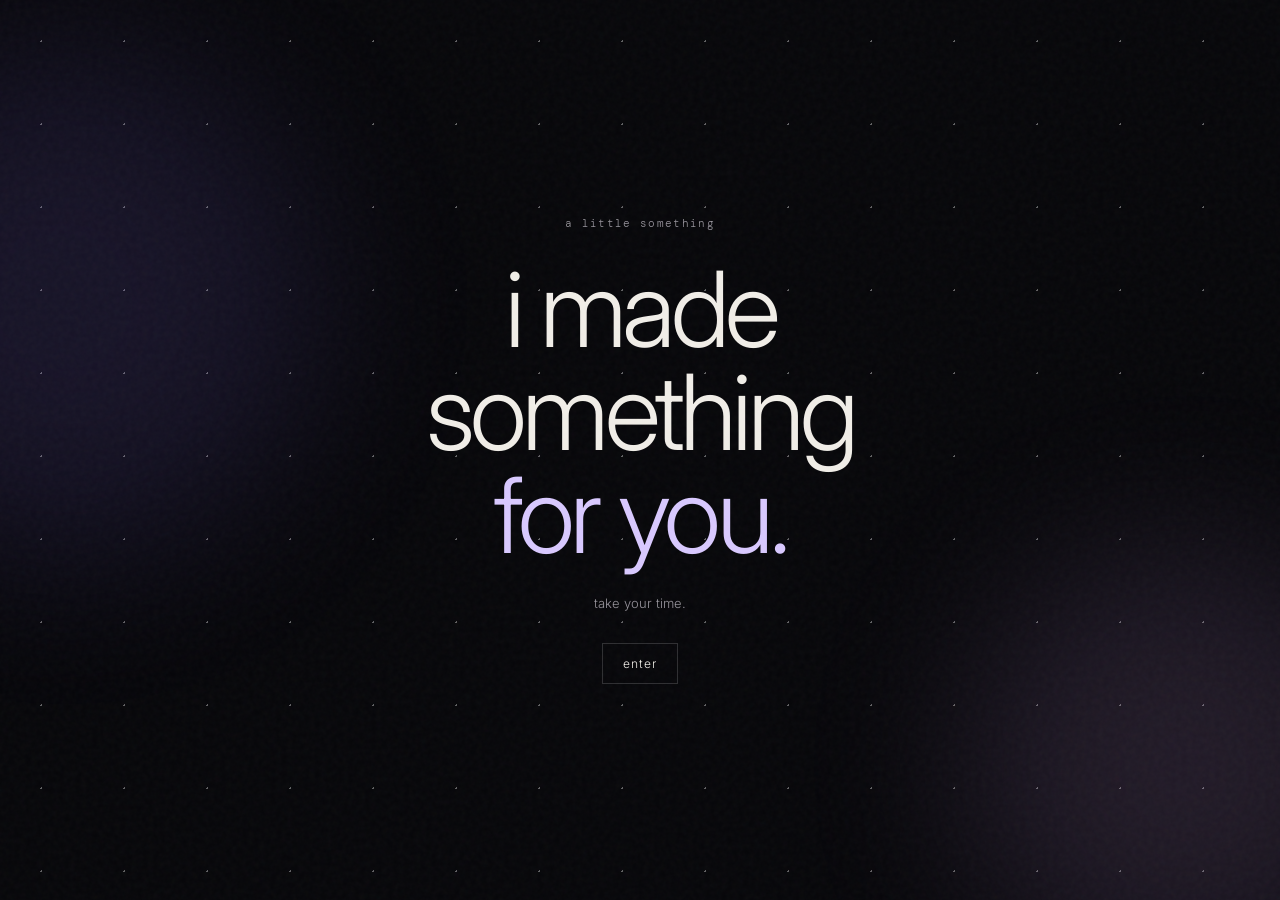
==== index.html @ 8147055a "Add files via upload" ====
<!DOCTYPE html>
<html lang="en">
<head>
  <meta charset="UTF-8">
  <meta name="viewport" content="width=device-width, initial-scale=1.0">
  <title>for you</title>
  <link rel="preconnect" href="https://fonts.googleapis.com">
  <link rel="preconnect" href="https://fonts.gstatic.com" crossorigin>
  <link href="https://fonts.googleapis.com/css2?family=DM+Mono:wght@400&family=Inter:wght@300;400;500&display=swap" rel="stylesheet">
  <link rel="stylesheet" href="style.css">
</head>
<body>
  <div class="noise"></div>
  <div class="stars"></div>
  <div class="orb orb-a"></div>
  <div class="orb orb-b"></div>

  <main>
    <section id="landing" class="screen active">
      <div class="intro">
        <p class="eyebrow">a little something</p>
        <h1>i made something<br><em>for you.</em></h1>
        <p class="hint">take your time.</p>
        <button id="enterBtn" class="ghost-btn">enter</button>
      </div>
    </section>

    <section id="world" class="screen">
      <div class="world-inner">
        <p class="eyebrow">welcome</p>
        <h2>there's something<br>here for you.</h2>

        <button id="artButton" class="art-button" aria-label="Open the song">
          <div class="art-placeholder">
            <span>YOUR<br>ARTWORK</span>
          </div>
          <div class="play-icon">▶</div>
        </button>

        <p class="micro">click the artwork</p>

        <div id="player" class="player hidden">
          <div class="track-meta">
            <span class="track-title">YOUR SONG TITLE</span>
            <span class="track-subtitle">made for you</span>
          </div>
          <audio id="audio" src="song.mp3"></audio>
          <div class="controls">
            <button id="playBtn" class="circle-btn">▶</button>
            <div class="progress-wrap">
              <div class="progress"><div id="progressBar"></div></div>
              <div class="time"><span id="currentTime">0:00</span><span id="duration">0:00</span></div>
            </div>
          </div>
        </div>

        <button id="letterBtn" class="text-btn hidden">there's one more thing →</button>
      </div>
    </section>

    <section id="letter" class="screen">
      <div class="letter-wrap">
        <p class="eyebrow">a letter</p>
        <div class="letter">
          <p>hey.</p>
          <p>I wanted to give you something that couldn't really exist in a store, so I made this instead.</p>
          <p>WRITE YOUR LETTER HERE.</p>
          <p>Nothing too complicated. I just wanted you to know that I appreciate you, and that you inspired something I wanted to make.</p>
          <p>that's all.</p>
          <p class="signature">— YOUR NAME</p>
        </div>
        <button id="finalBtn" class="text-btn">one last thing →</button>
      </div>
    </section>

    <section id="final" class="screen">
      <div class="final-inner">
        <p class="eyebrow">that's it</p>
        <h2>I just wanted you<br>to have something<br>that only exists<br><em>because you do.</em></h2>
        <p class="final-small">♡</p>
      </div>
    </section>
  </main>

  <script src="script.js"></script>
</body>
</html>
---- style.css ----
:root {
  --bg: #07070a;
  --text: #f1eee8;
  --muted: #96939b;
  --line: rgba(255,255,255,.16);
  --accent: #d9c9ff;
}

* { box-sizing: border-box; }
html, body { margin: 0; width: 100%; min-height: 100%; background: var(--bg); color: var(--text); }
body {
  font-family: Inter, sans-serif;
  overflow-x: hidden;
  font-weight: 300;
}
button { font: inherit; color: inherit; }
.noise {
  position: fixed; inset: 0; pointer-events: none; z-index: 20; opacity: .045;
  background-image: url("data:image/svg+xml,%3Csvg viewBox='0 0 180 180' xmlns='http://www.w3.org/2000/svg'%3E%3Cfilter id='n'%3E%3CfeTurbulence type='fractalNoise' baseFrequency='.9' numOctaves='3' stitchTiles='stitch'/%3E%3C/filter%3E%3Crect width='100%25' height='100%25' filter='url(%23n)' opacity='.8'/%3E%3C/svg%3E");
}
.stars {
  position: fixed; inset: 0; opacity: .45; pointer-events: none;
  background-image: radial-gradient(circle, rgba(255,255,255,.8) 1px, transparent 1px);
  background-size: 83px 83px;
  animation: drift 35s linear infinite;
}
.orb {
  position: fixed; border-radius: 50%; filter: blur(90px); opacity: .12;
  pointer-events: none;
}
.orb-a { width: 40vw; height: 40vw; top: 5%; left: -15%; background: #8e72ff; }
.orb-b { width: 35vw; height: 35vw; bottom: -10%; right: -10%; background: #e0a9ff; }

.screen {
  min-height: 100vh; width: 100%; display: none; place-items: center;
  padding: 32px 22px; position: relative; z-index: 2;
}
.screen.active { display: grid; animation: fadeIn 1.2s ease both; }

.intro, .world-inner, .letter-wrap, .final-inner { width: min(680px, 100%); text-align: center; }
.eyebrow {
  font-family: "DM Mono", monospace; text-transform: lowercase;
  letter-spacing: .12em; font-size: 11px; color: var(--muted); margin: 0 0 28px;
}
h1, h2 { font-weight: 300; letter-spacing: -.045em; line-height: .98; margin: 0; }
h1 { font-size: clamp(52px, 10vw, 105px); }
h2 { font-size: clamp(44px, 8vw, 82px); }
em { font-style: normal; color: var(--accent); }
.hint { color: var(--muted); margin: 28px 0 32px; font-size: 13px; }

.ghost-btn, .text-btn {
  background: transparent; border: 1px solid var(--line); cursor: pointer;
  padding: 12px 20px; transition: .3s ease; font-size: 12px;
  letter-spacing: .08em; text-transform: lowercase;
}
.ghost-btn:hover, .text-btn:hover { border-color: rgba(255,255,255,.5); transform: translateY(-2px); }

.art-button {
  width: min(330px, 72vw); aspect-ratio: 1; margin: 55px auto 12px;
  border: 0; padding: 0; background: none; cursor: pointer; position: relative;
  display: block;
}
.art-placeholder {
  width: 100%; height: 100%; display: grid; place-items: center;
  background: linear-gradient(135deg, #17151e, #09090d);
  border: 1px solid rgba(255,255,255,.12);
  box-shadow: 0 30px 100px rgba(0,0,0,.5);
  transition: .6s ease;
}
.art-placeholder span {
  font-family: "DM Mono", monospace; font-size: 12px; letter-spacing: .15em;
  color: rgba(255,255,255,.35);
}
.art-button:hover .art-placeholder { transform: scale(1.025); border-color: rgba(255,255,255,.3); }
.play-icon {
  position: absolute; left: 50%; top: 50%; transform: translate(-50%,-50%);
  width: 58px; height: 58px; border-radius: 50%; display: grid; place-items: center;
  background: rgba(0,0,0,.55); backdrop-filter: blur(10px);
  font-size: 13px; padding-left: 2px; opacity: .85;
}
.micro { font-family: "DM Mono", monospace; font-size: 10px; color: #66636b; }

.player { width: min(520px, 100%); margin: 35px auto 0; text-align: left; }
.hidden { display: none !important; }
.track-meta { margin-bottom: 16px; }
.track-title { display: block; font-size: 14px; letter-spacing: .05em; }
.track-subtitle { display: block; font-size: 11px; color: var(--muted); margin-top: 5px; }
.controls { display: flex; gap: 15px; align-items: center; }
.circle-btn {
  flex: 0 0 40px; width: 40px; height: 40px; border-radius: 50%;
  border: 1px solid var(--line); background: transparent; cursor: pointer; font-size: 11px;
}
.progress-wrap { flex: 1; }
.progress { height: 2px; background: rgba(255,255,255,.12); cursor: pointer; }
.progress div { height: 100%; width: 0%; background: var(--text); }
.time { display: flex; justify-content: space-between; margin-top: 7px; color: #65626a; font: 9px "DM Mono", monospace; }
#letterBtn { margin-top: 42px; }

.letter { max-width: 560px; margin: 20px auto 35px; text-align: left; line-height: 1.85; font-size: 15px; color: #d8d4d0; }
.letter p { margin: 0 0 24px; }
.signature { color: var(--accent); font-style: italic; }

.final-small { margin-top: 45px; color: var(--accent); animation: pulse 2.5s ease-in-out infinite; }

@keyframes fadeIn { from { opacity: 0; transform: translateY(14px); } to { opacity: 1; transform: translateY(0); } }
@keyframes drift { from { transform: translate(0,0); } 50% { transform: translate(18px,12px); } to { transform: translate(0,0); } }
@keyframes pulse { 50% { opacity: .3; transform: scale(1.1); } }

@media (max-width: 600px) {
  .screen { padding: 24px 18px; }
  .letter { font-size: 14px; }
}
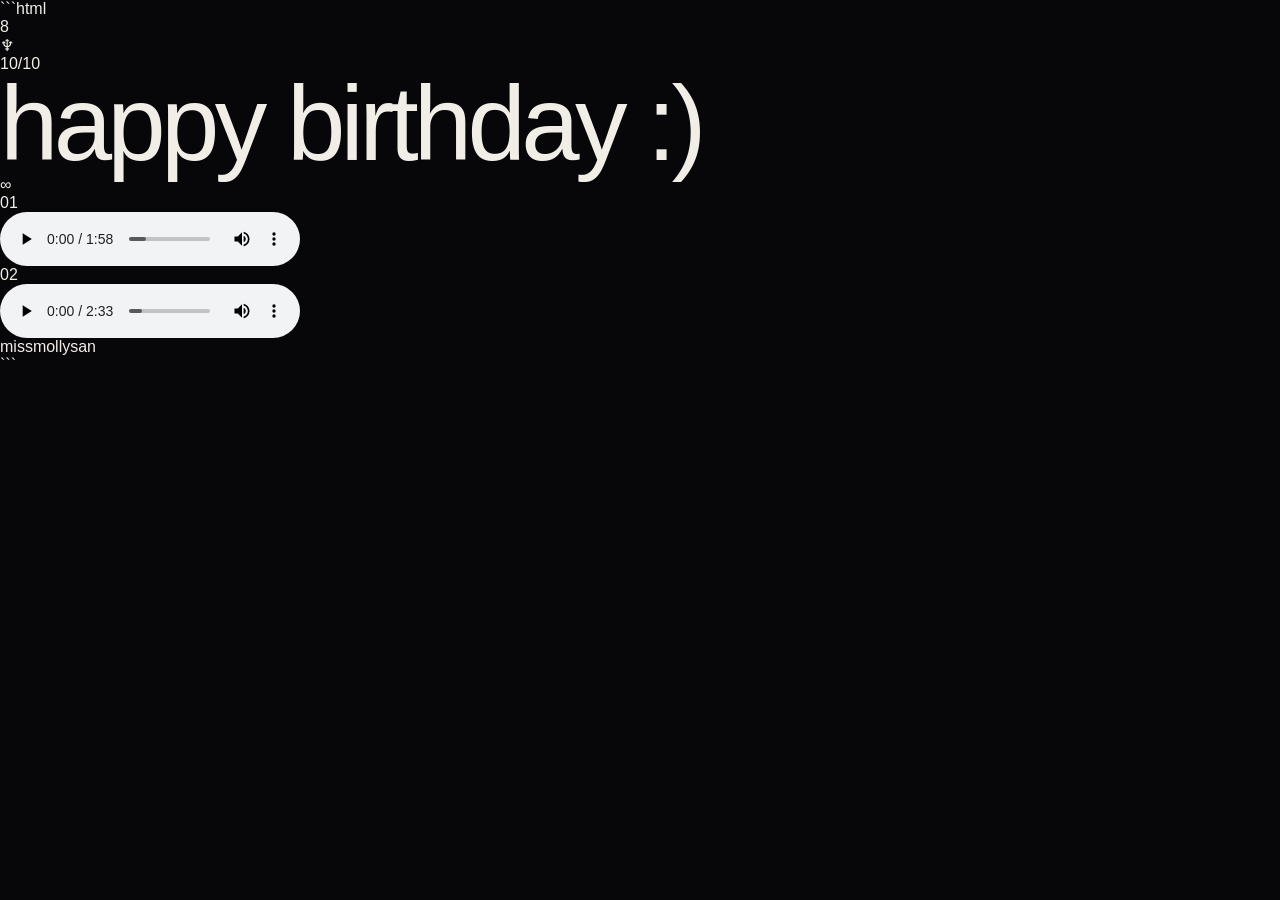
==== commit a005d7b5: "Update index.html" ====
--- a/index.html
+++ b/index.html
@@ -1,87 +1,58 @@
+```html
 <!DOCTYPE html>
 <html lang="en">
 <head>
-  <meta charset="UTF-8">
-  <meta name="viewport" content="width=device-width, initial-scale=1.0">
-  <title>for you</title>
-  <link rel="preconnect" href="https://fonts.googleapis.com">
-  <link rel="preconnect" href="https://fonts.gstatic.com" crossorigin>
-  <link href="https://fonts.googleapis.com/css2?family=DM+Mono:wght@400&family=Inter:wght@300;400;500&display=swap" rel="stylesheet">
-  <link rel="stylesheet" href="style.css">
+    <meta charset="UTF-8">
+    <meta name="viewport" content="width=device-width, initial-scale=1.0">
+    <title>8</title>
+
+    <link rel="stylesheet" href="style.css">
 </head>
+
 <body>
-  <div class="noise"></div>
-  <div class="stars"></div>
-  <div class="orb orb-a"></div>
-  <div class="orb orb-b"></div>
 
-  <main>
-    <section id="landing" class="screen active">
-      <div class="intro">
-        <p class="eyebrow">a little something</p>
-        <h1>i made something<br><em>for you.</em></h1>
-        <p class="hint">take your time.</p>
-        <button id="enterBtn" class="ghost-btn">enter</button>
-      </div>
-    </section>
+    <main class="page">
 
-    <section id="world" class="screen">
-      <div class="world-inner">
-        <p class="eyebrow">welcome</p>
-        <h2>there's something<br>here for you.</h2>
-
-        <button id="artButton" class="art-button" aria-label="Open the song">
-          <div class="art-placeholder">
-            <span>YOUR<br>ARTWORK</span>
-          </div>
-          <div class="play-icon">▶</div>
-        </button>
-
-        <p class="micro">click the artwork</p>
-
-        <div id="player" class="player hidden">
-          <div class="track-meta">
-            <span class="track-title">YOUR SONG TITLE</span>
-            <span class="track-subtitle">made for you</span>
-          </div>
-          <audio id="audio" src="song.mp3"></audio>
-          <div class="controls">
-            <button id="playBtn" class="circle-btn">▶</button>
-            <div class="progress-wrap">
-              <div class="progress"><div id="progressBar"></div></div>
-              <div class="time"><span id="currentTime">0:00</span><span id="duration">0:00</span></div>
-            </div>
-          </div>
+        <div class="top-symbol">
+            8
         </div>
 
-        <button id="letterBtn" class="text-btn hidden">there's one more thing →</button>
-      </div>
-    </section>
+        <div class="neptune">
+            ♆
+        </div>
 
-    <section id="letter" class="screen">
-      <div class="letter-wrap">
-        <p class="eyebrow">a letter</p>
-        <div class="letter">
-          <p>hey.</p>
-          <p>I wanted to give you something that couldn't really exist in a store, so I made this instead.</p>
-          <p>WRITE YOUR LETTER HERE.</p>
-          <p>Nothing too complicated. I just wanted you to know that I appreciate you, and that you inspired something I wanted to make.</p>
-          <p>that's all.</p>
-          <p class="signature">— YOUR NAME</p>
+        <img src="artwork.jpg" class="artwork" alt="">
+
+        <div class="message">
+            <div class="small">10/10</div>
+            <h1>happy birthday :)</h1>
+            <div class="infinity">∞</div>
         </div>
-        <button id="finalBtn" class="text-btn">one last thing →</button>
-      </div>
-    </section>
 
-    <section id="final" class="screen">
-      <div class="final-inner">
-        <p class="eyebrow">that's it</p>
-        <h2>I just wanted you<br>to have something<br>that only exists<br><em>because you do.</em></h2>
-        <p class="final-small">♡</p>
-      </div>
-    </section>
-  </main>
+        <div class="music">
 
-  <script src="script.js"></script>
+            <div class="song">
+                <div class="song-name">01</div>
+                <audio controls>
+                    <source src="song1.mp3" type="audio/mpeg">
+                </audio>
+            </div>
+
+            <div class="song">
+                <div class="song-name">02</div>
+                <audio controls>
+                    <source src="song2.mp3" type="audio/mpeg">
+                </audio>
+            </div>
+
+        </div>
+
+        <div class="username">
+            missmollysan
+        </div>
+
+    </main>
+
 </body>
 </html>
+```
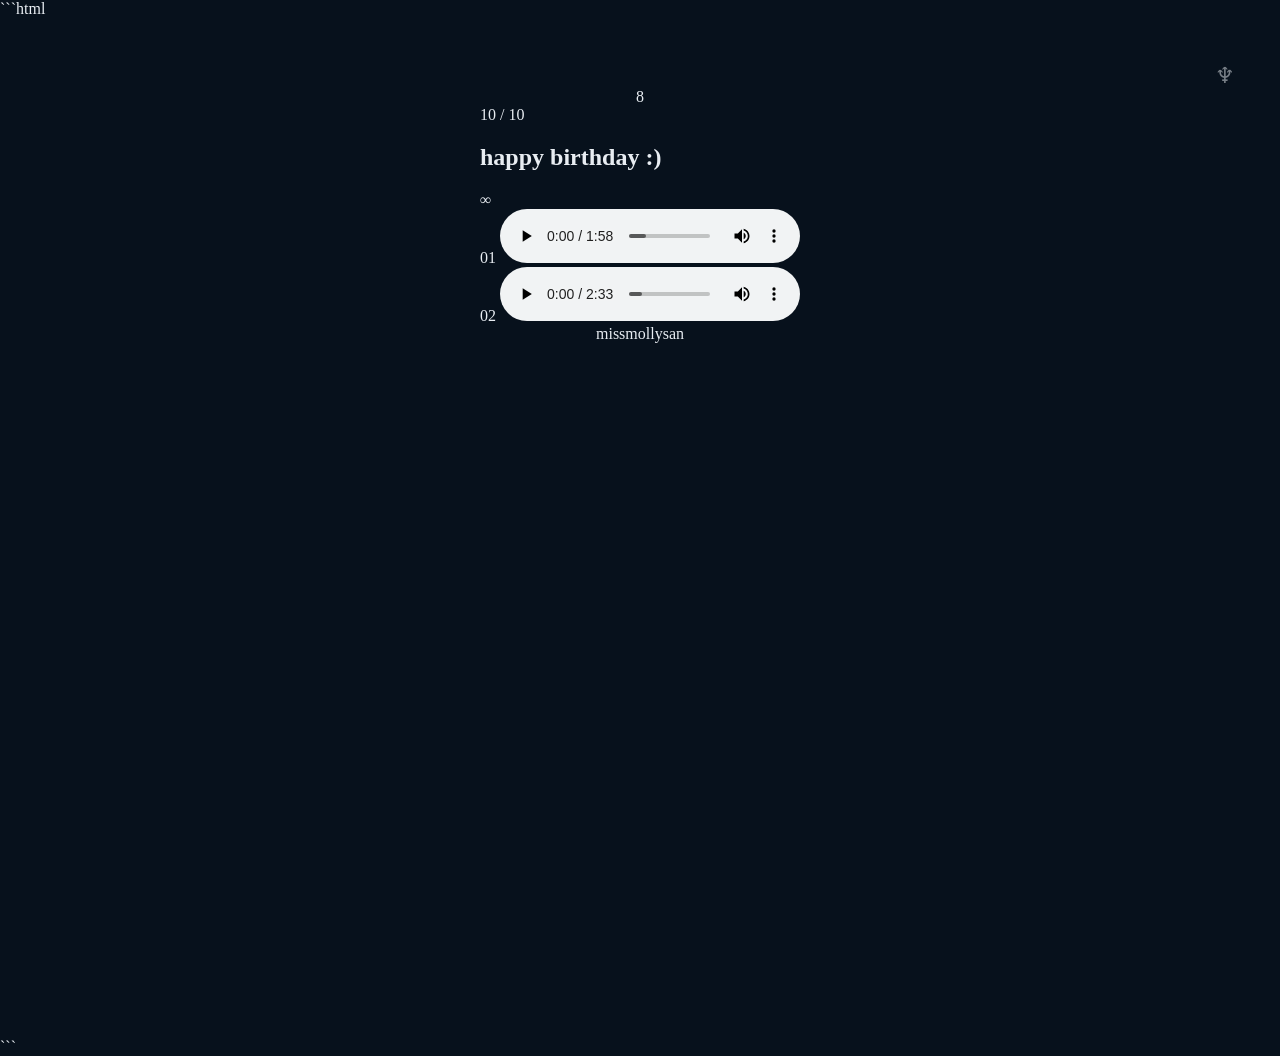
==== commit 0cb22bb4: "Update index.html" ====
--- a/index.html
+++ b/index.html
@@ -4,6 +4,7 @@
 <head>
     <meta charset="UTF-8">
     <meta name="viewport" content="width=device-width, initial-scale=1.0">
+
     <title>8</title>
 
     <link rel="stylesheet" href="style.css">
@@ -11,41 +12,47 @@
 
 <body>
 
+    <!-- Rug border -->
+    <div class="rug top"></div>
+    <div class="rug bottom"></div>
+    <div class="rug left"></div>
+    <div class="rug right"></div>
+
     <main class="page">
 
-        <div class="top-symbol">
-            8
-        </div>
+        <!-- Little hidden details -->
+        <div class="symbol eight">8</div>
+        <div class="symbol neptune">♆</div>
 
-        <div class="neptune">
-            ♆
-        </div>
+        <section class="center">
 
-        <img src="artwork.jpg" class="artwork" alt="">
+            <div class="date">10 / 10</div>
 
-        <div class="message">
-            <div class="small">10/10</div>
             <h1>happy birthday :)</h1>
+
             <div class="infinity">∞</div>
-        </div>
 
-        <div class="music">
+            <div class="music">
 
-            <div class="song">
-                <div class="song-name">01</div>
-                <audio controls>
-                    <source src="song1.mp3" type="audio/mpeg">
-                </audio>
+                <div class="song">
+                    <span>01</span>
+
+                    <audio controls>
+                        <source src="song1.mp3" type="audio/mpeg">
+                    </audio>
+                </div>
+
+                <div class="song">
+                    <span>02</span>
+
+                    <audio controls>
+                        <source src="song2.mp3" type="audio/mpeg">
+                    </audio>
+                </div>
+
             </div>
 
-            <div class="song">
-                <div class="song-name">02</div>
-                <audio controls>
-                    <source src="song2.mp3" type="audio/mpeg">
-                </audio>
-            </div>
-
-        </div>
+        </section>
 
         <div class="username">
             missmollysan
--- a/style.css
+++ b/style.css
@@ -1,112 +1,64 @@
-:root {
-  --bg: #07070a;
-  --text: #f1eee8;
-  --muted: #96939b;
-  --line: rgba(255,255,255,.16);
-  --accent: #d9c9ff;
+```css
+* {
+    box-sizing: border-box;
 }
 
-* { box-sizing: border-box; }
-html, body { margin: 0; width: 100%; min-height: 100%; background: var(--bg); color: var(--text); }
+html,
 body {
-  font-family: Inter, sans-serif;
-  overflow-x: hidden;
-  font-weight: 300;
+    margin: 0;
+    padding: 0;
+    min-height: 100%;
 }
-button { font: inherit; color: inherit; }
-.noise {
-  position: fixed; inset: 0; pointer-events: none; z-index: 20; opacity: .045;
-  background-image: url("data:image/svg+xml,%3Csvg viewBox='0 0 180 180' xmlns='http://www.w3.org/2000/svg'%3E%3Cfilter id='n'%3E%3CfeTurbulence type='fractalNoise' baseFrequency='.9' numOctaves='3' stitchTiles='stitch'/%3E%3C/filter%3E%3Crect width='100%25' height='100%25' filter='url(%23n)' opacity='.8'/%3E%3C/svg%3E");
+
+body {
+    background: #07111c;
+    color: #e8edf2;
+    font-family: Georgia, "Times New Roman", serif;
 }
-.stars {
-  position: fixed; inset: 0; opacity: .45; pointer-events: none;
-  background-image: radial-gradient(circle, rgba(255,255,255,.8) 1px, transparent 1px);
-  background-size: 83px 83px;
-  animation: drift 35s linear infinite;
+
+.page {
+    min-height: 100vh;
+    position: relative;
+
+    display: flex;
+    flex-direction: column;
+    align-items: center;
+
+    padding: 70px 25px 50px;
+
+    overflow: hidden;
 }
-.orb {
-  position: fixed; border-radius: 50%; filter: blur(90px); opacity: .12;
-  pointer-events: none;
+
+/* little 8 */
+
+.top-symbol {
+    position: absolute;
+    top: 28px;
+    left: 35px;
+
+    font-size: 14px;
+    opacity: 0.45;
 }
-.orb-a { width: 40vw; height: 40vw; top: 5%; left: -15%; background: #8e72ff; }
-.orb-b { width: 35vw; height: 35vw; bottom: -10%; right: -10%; background: #e0a9ff; }
 
-.screen {
-  min-height: 100vh; width: 100%; display: none; place-items: center;
-  padding: 32px 22px; position: relative; z-index: 2;
+/* Neptune */
+
+.neptune {
+    position: absolute;
+    top: 45px;
+    right: 45px;
+
+    font-size: 22px;
+    opacity: 0.5;
 }
-.screen.active { display: grid; animation: fadeIn 1.2s ease both; }
 
-.intro, .world-inner, .letter-wrap, .final-inner { width: min(680px, 100%); text-align: center; }
-.eyebrow {
-  font-family: "DM Mono", monospace; text-transform: lowercase;
-  letter-spacing: .12em; font-size: 11px; color: var(--muted); margin: 0 0 28px;
-}
-h1, h2 { font-weight: 300; letter-spacing: -.045em; line-height: .98; margin: 0; }
-h1 { font-size: clamp(52px, 10vw, 105px); }
-h2 { font-size: clamp(44px, 8vw, 82px); }
-em { font-style: normal; color: var(--accent); }
-.hint { color: var(--muted); margin: 28px 0 32px; font-size: 13px; }
+/* artwork */
 
-.ghost-btn, .text-btn {
-  background: transparent; border: 1px solid var(--line); cursor: pointer;
-  padding: 12px 20px; transition: .3s ease; font-size: 12px;
-  letter-spacing: .08em; text-transform: lowercase;
-}
-.ghost-btn:hover, .text-btn:hover { border-color: rgba(255,255,255,.5); transform: translateY(-2px); }
+.artwork {
+    width: 240px;
+    height: 240px;
 
-.art-button {
-  width: min(330px, 72vw); aspect-ratio: 1; margin: 55px auto 12px;
-  border: 0; padding: 0; background: none; cursor: pointer; position: relative;
-  display: block;
-}
-.art-placeholder {
-  width: 100%; height: 100%; display: grid; place-items: center;
-  background: linear-gradient(135deg, #17151e, #09090d);
-  border: 1px solid rgba(255,255,255,.12);
-  box-shadow: 0 30px 100px rgba(0,0,0,.5);
-  transition: .6s ease;
-}
-.art-placeholder span {
-  font-family: "DM Mono", monospace; font-size: 12px; letter-spacing: .15em;
-  color: rgba(255,255,255,.35);
-}
-.art-button:hover .art-placeholder { transform: scale(1.025); border-color: rgba(255,255,255,.3); }
-.play-icon {
-  position: absolute; left: 50%; top: 50%; transform: translate(-50%,-50%);
-  width: 58px; height: 58px; border-radius: 50%; display: grid; place-items: center;
-  background: rgba(0,0,0,.55); backdrop-filter: blur(10px);
-  font-size: 13px; padding-left: 2px; opacity: .85;
-}
-.micro { font-family: "DM Mono", monospace; font-size: 10px; color: #66636b; }
+    object-fit: cover;
 
-.player { width: min(520px, 100%); margin: 35px auto 0; text-align: left; }
-.hidden { display: none !important; }
-.track-meta { margin-bottom: 16px; }
-.track-title { display: block; font-size: 14px; letter-spacing: .05em; }
-.track-subtitle { display: block; font-size: 11px; color: var(--muted); margin-top: 5px; }
-.controls { display: flex; gap: 15px; align-items: center; }
-.circle-btn {
-  flex: 0 0 40px; width: 40px; height: 40px; border-radius: 50%;
-  border: 1px solid var(--line); background: transparent; cursor: pointer; font-size: 11px;
-}
-.progress-wrap { flex: 1; }
-.progress { height: 2px; background: rgba(255,255,255,.12); cursor: pointer; }
-.progress div { height: 100%; width: 0%; background: var(--text); }
-.time { display: flex; justify-content: space-between; margin-top: 7px; color: #65626a; font: 9px "DM Mono", monospace; }
-#letterBtn { margin-top: 42px; }
-
-.letter { max-width: 560px; margin: 20px auto 35px; text-align: left; line-height: 1.85; font-size: 15px; color: #d8d4d0; }
-.letter p { margin: 0 0 24px; }
-.signature { color: var(--accent); font-style: italic; }
-
-.final-small { margin-top: 45px; color: var(--accent); animation: pulse 2.5s ease-in-out infinite; }
-
-@keyframes fadeIn { from { opacity: 0; transform: translateY(14px); } to { opacity: 1; transform: translateY(0); } }
-@keyframes drift { from { transform: translate(0,0); } 50% { transform: translate(18px,12px); } to { transform: translate(0,0); } }
-@keyframes pulse { 50% { opacity: .3; transform: scale(1.1); } }
-
-@media (max-width: 600px) {
-  .screen { padding: 24px 18px; }
-  .letter { font-size: 14px; }
-}
+    margin-top: 40px;
+    margin-b
+```
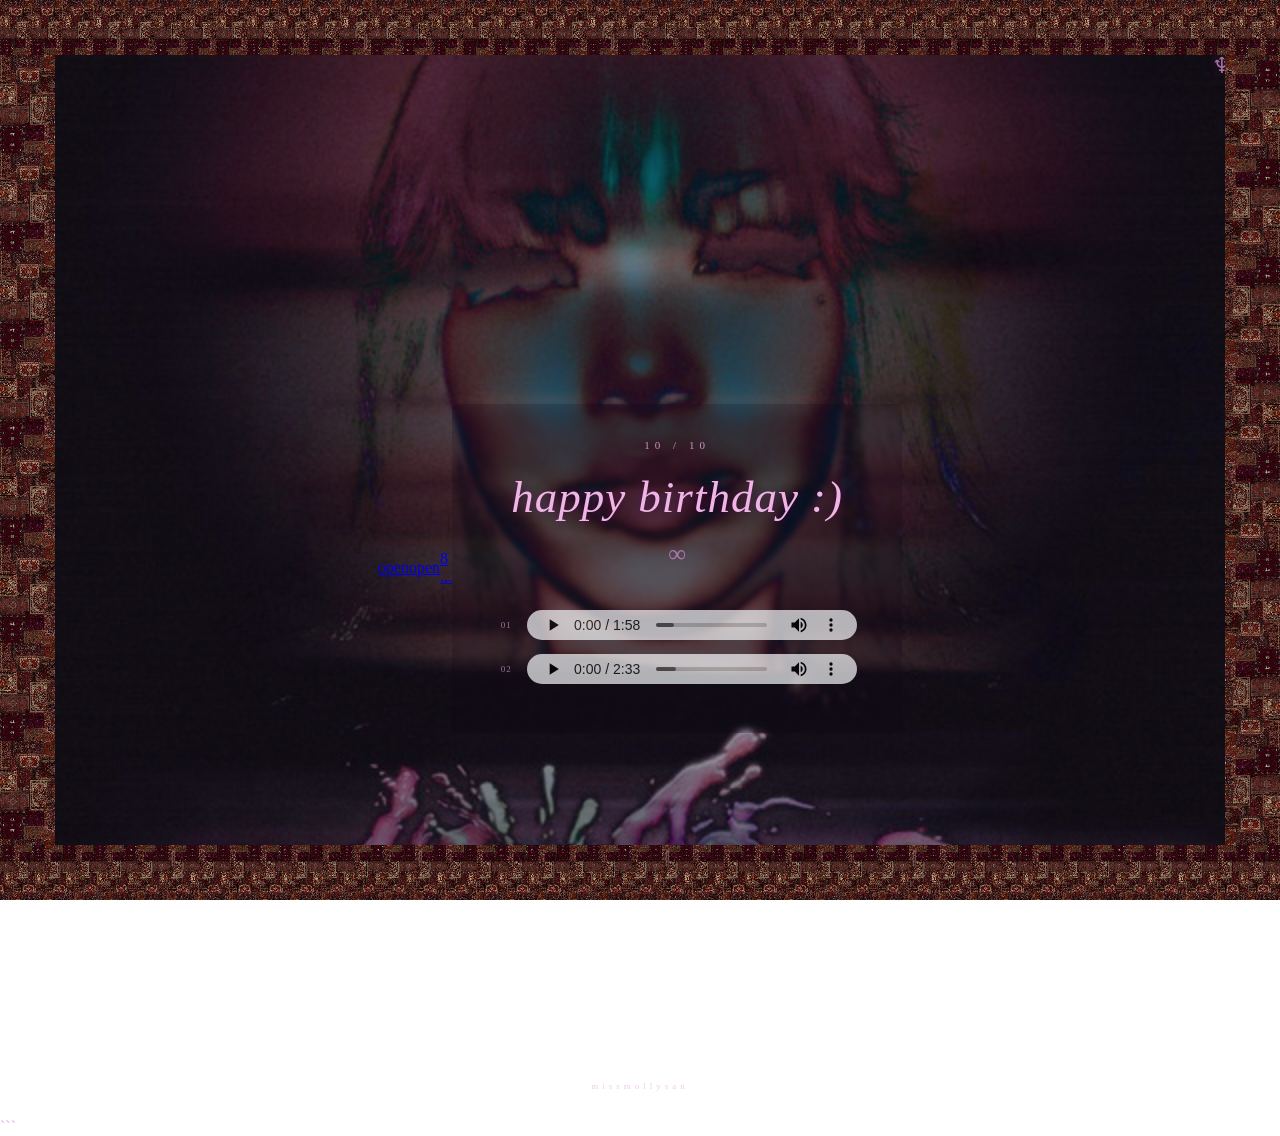
==== commit d5efc7e0: "Update index.html" ====
--- a/index.html
+++ b/index.html
@@ -20,9 +20,40 @@
 
     <main class="page">
 
-        <!-- Little hidden details -->
+        <!-- Small symbols -->
         <div class="symbol eight">8</div>
         <div class="symbol neptune">♆</div>
+
+        <!-- CLICKABLE OBJECTS -->
+
+        <a href="photos.html" class="floating-object album">
+            <div class="pixel-camera">
+                <div class="camera-lens"></div>
+            </div>
+
+            <span>open</span>
+        </a>
+
+
+        <a href="note.html" class="floating-object note">
+            <div class="pixel-note">
+                <div></div>
+                <div></div>
+                <div></div>
+            </div>
+
+            <span>open</span>
+        </a>
+
+
+        <a href="secret.html" class="floating-object secret">
+            <div class="pixel-eight">8</div>
+
+            <span>...</span>
+        </a>
+
+
+        <!-- MAIN CONTENT -->
 
         <section class="center">
 
@@ -54,6 +85,7 @@
 
         </section>
 
+
         <div class="username">
             missmollysan
         </div>
--- a/style.css
+++ b/style.css
@@ -7,58 +7,361 @@
 body {
     margin: 0;
     padding: 0;
+
+    width: 100%;
     min-height: 100%;
 }
 
 body {
-    background: #07111c;
-    color: #e8edf2;
-    font-family: Georgia, "Times New Roman", serif;
-}
+    min-height: 100vh;
+
+    /* HER PHOTO */
+    background-image:
+        linear-gradient(
+            rgba(18, 7, 25, 0.40),
+            rgba(18, 7, 25, 0.40)
+        ),
+        url("background.jpg");
+
+    background-size: cover;
+    background-position: center;
+    background-attachment: fixed;
+
+    color: #e7a9df;
+
+    font-family:
+        Georgia,
+        "Times New Roman",
+        serif;
+
+    overflow-x: hidden;
+}
+
+
+/* =========================
+   PAGE
+========================= */
 
 .page {
     min-height: 100vh;
+
     position: relative;
 
     display: flex;
-    flex-direction: column;
+
+    justify-content: center;
     align-items: center;
 
-    padding: 70px 25px 50px;
-
-    overflow: hidden;
-}
-
-/* little 8 */
-
-.top-symbol {
+    padding: 100px 80px;
+}
+
+
+/* =========================
+   CENTER
+========================= */
+
+.center {
+    position: relative;
+    z-index: 5;
+
+    text-align: center;
+
+    padding: 35px 45px;
+
+    background: rgba(20, 5, 27, 0.14);
+
+    backdrop-filter: blur(2px);
+
+    border-radius: 5px;
+}
+
+
+/* =========================
+   10 / 10
+========================= */
+
+.date {
+    margin-bottom: 20px;
+
+    font-size: 11px;
+
+    letter-spacing: 5px;
+
+    color: #e9a8df;
+
+    opacity: 0.85;
+}
+
+
+/* =========================
+   BIRTHDAY MESSAGE
+========================= */
+
+h1 {
+    margin: 0;
+
+    font-family:
+        Georgia,
+        "Times New Roman",
+        serif;
+
+    font-size: clamp(28px, 4vw, 45px);
+
+    font-weight: normal;
+
+    font-style: italic;
+
+    letter-spacing: 1px;
+
+    color: #f0b4e6;
+
+    text-shadow:
+        0 1px 12px rgba(70, 0, 80, 0.6);
+}
+
+
+/* =========================
+   INFINITY
+========================= */
+
+.infinity {
+    margin-top: 17px;
+
+    font-size: 25px;
+
+    color: #d98bd0;
+
+    opacity: 0.7;
+}
+
+
+/* =========================
+   MUSIC
+========================= */
+
+.music {
+    width: min(360px, 70vw);
+
+    margin-top: 42px;
+}
+
+.song {
+    display: flex;
+
+    align-items: center;
+
+    gap: 12px;
+
+    margin-bottom: 14px;
+}
+
+.song span {
+    width: 20px;
+
+    font-size: 9px;
+
+    letter-spacing: 1px;
+
+    color: #e4a5dc;
+
+    opacity: 0.65;
+}
+
+audio {
+    width: 100%;
+
+    height: 30px;
+
+    opacity: 0.72;
+}
+
+
+/* =========================
+   SYMBOLS
+========================= */
+
+.symbol {
     position: absolute;
-    top: 28px;
-    left: 35px;
-
-    font-size: 14px;
-    opacity: 0.45;
-}
-
-/* Neptune */
+
+    z-index: 10;
+
+    color: #d99bd4;
+
+    opacity: 0.75;
+
+    text-shadow:
+        0 0 10px rgba(160, 50, 150, 0.5);
+}
+
+.eight {
+    top: 32px;
+    left: 45px;
+
+    font-size: 15px;
+}
 
 .neptune {
+    top: 35px;
+    right: 48px;
+
+    font-size: 22px;
+}
+
+
+/* =========================
+   USERNAME
+========================= */
+
+.username {
     position: absolute;
-    top: 45px;
-    right: 45px;
-
-    font-size: 22px;
-    opacity: 0.5;
-}
-
-/* artwork */
-
-.artwork {
-    width: 240px;
-    height: 240px;
-
-    object-fit: cover;
-
-    margin-top: 40px;
-    margin-b
+
+    z-index: 10;
+
+    bottom: 27px;
+    left: 50%;
+
+    transform: translateX(-50%);
+
+    font-size: 9px;
+
+    letter-spacing: 4px;
+
+    color: #dfa4d9;
+
+    opacity: 0.55;
+}
+
+
+/* =========================
+   RUG BORDER
+========================= */
+
+.rug {
+    position: fixed;
+
+    z-index: 20;
+
+    pointer-events: none;
+
+    /* YOUR RUG IMAGE */
+    background-image: url("rug.jpg");
+
+    background-repeat: repeat;
+
+    image-rendering: pixelated;
+}
+
+
+/* TOP */
+
+.rug.top {
+    top: 0;
+    left: 0;
+
+    width: 100%;
+    height: 55px;
+
+    background-size: auto 55px;
+}
+
+
+/* BOTTOM */
+
+.rug.bottom {
+    bottom: 0;
+    left: 0;
+
+    width: 100%;
+    height: 55px;
+
+    background-size: auto 55px;
+
+    transform: rotate(180deg);
+}
+
+
+/* LEFT */
+
+.rug.left {
+    top: 55px;
+    bottom: 55px;
+
+    left: 0;
+
+    width: 55px;
+
+    background-size: 55px auto;
+}
+
+
+/* RIGHT */
+
+.rug.right {
+    top: 55px;
+    bottom: 55px;
+
+    right: 0;
+
+    width: 55px;
+
+    background-size: 55px auto;
+
+    transform: rotate(180deg);
+}
+
+
+/* =========================
+   MOBILE
+========================= */
+
+@media (max-width: 600px) {
+
+    .page {
+        padding: 80px 65px;
+    }
+
+    .center {
+        padding: 25px 18px;
+    }
+
+    h1 {
+        font-size: 27px;
+    }
+
+    .music {
+        width: 250px;
+        max-width: 65vw;
+    }
+
+    .rug.top,
+    .rug.bottom {
+        height: 42px;
+
+        background-size: auto 42px;
+    }
+
+    .rug.left,
+    .rug.right {
+        top: 42px;
+        bottom: 42px;
+
+        width: 42px;
+
+        background-size: 42px auto;
+    }
+
+    .eight {
+        top: 55px;
+        left: 65px;
+    }
+
+    .neptune {
+        top: 55px;
+        right: 65px;
+    }
+
+    .username {
+        bottom: 55px;
+    }
+}
 ```
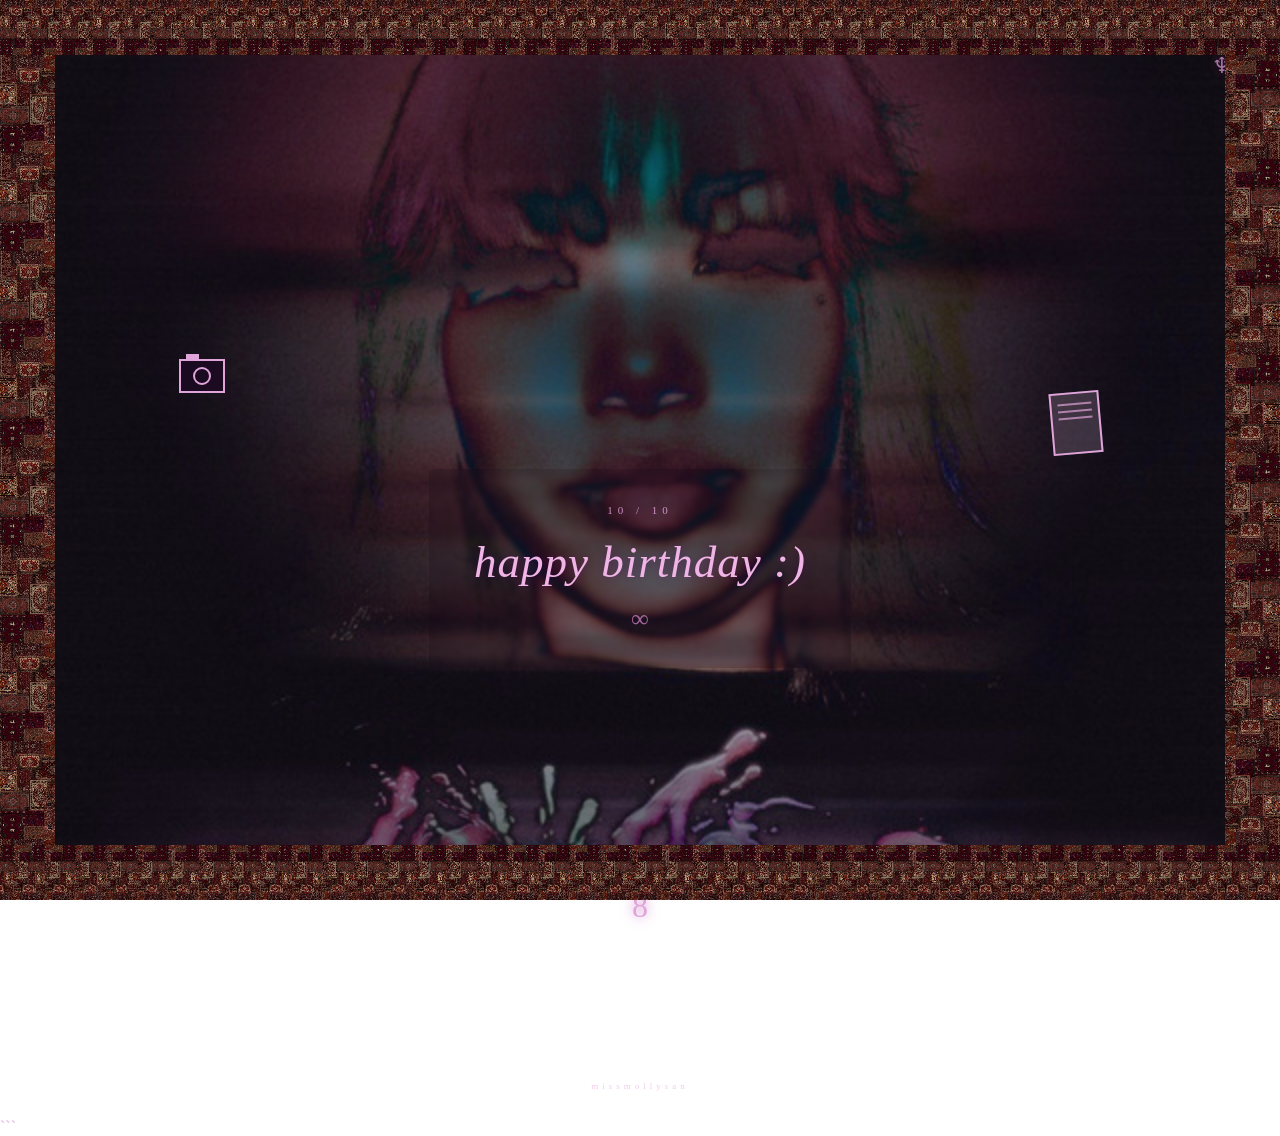
==== commit 6d47ebe2: "Update index.html" ====
--- a/index.html
+++ b/index.html
@@ -1,41 +1,56 @@
 ```html
 <!DOCTYPE html>
 <html lang="en">
+
 <head>
     <meta charset="UTF-8">
     <meta name="viewport" content="width=device-width, initial-scale=1.0">
-
     <title>8</title>
-
     <link rel="stylesheet" href="style.css">
 </head>
 
 <body>
 
-    <!-- Rug border -->
+    <!-- HOME BACKGROUND MUSIC ONLY -->
+    <audio id="backgroundMusic" autoplay loop>
+        <source src="background.mp3" type="audio/mpeg">
+    </audio>
+
+
+    <!-- THIN RUG BORDER -->
+
     <div class="rug top"></div>
     <div class="rug bottom"></div>
     <div class="rug left"></div>
     <div class="rug right"></div>
 
+
     <main class="page">
 
-        <!-- Small symbols -->
+        <!-- SMALL SYMBOLS -->
+
         <div class="symbol eight">8</div>
+
         <div class="symbol neptune">♆</div>
 
-        <!-- CLICKABLE OBJECTS -->
 
-        <a href="photos.html" class="floating-object album">
+        <!-- GALLERY -->
+
+        <a href="gallery.html" class="floating-object album">
+
             <div class="pixel-camera">
                 <div class="camera-lens"></div>
             </div>
 
             <span>open</span>
+
         </a>
 
 
-        <a href="note.html" class="floating-object note">
+        <!-- NOTES -->
+
+        <a href="notes.html" class="floating-object note">
+
             <div class="pixel-note">
                 <div></div>
                 <div></div>
@@ -43,44 +58,35 @@
             </div>
 
             <span>open</span>
+
         </a>
 
 
+        <!-- SECRET -->
+
         <a href="secret.html" class="floating-object secret">
+
             <div class="pixel-eight">8</div>
 
             <span>...</span>
+
         </a>
 
 
-        <!-- MAIN CONTENT -->
+        <!-- CENTER -->
 
         <section class="center">
 
-            <div class="date">10 / 10</div>
+            <div class="date">
+                10 / 10
+            </div>
 
-            <h1>happy birthday :)</h1>
+            <h1>
+                happy birthday :)
+            </h1>
 
-            <div class="infinity">∞</div>
-
-            <div class="music">
-
-                <div class="song">
-                    <span>01</span>
-
-                    <audio controls>
-                        <source src="song1.mp3" type="audio/mpeg">
-                    </audio>
-                </div>
-
-                <div class="song">
-                    <span>02</span>
-
-                    <audio controls>
-                        <source src="song2.mp3" type="audio/mpeg">
-                    </audio>
-                </div>
-
+            <div class="infinity">
+                ∞
             </div>
 
         </section>
@@ -92,6 +98,25 @@
 
     </main>
 
+
+    <!-- AUTOPLAY FALLBACK -->
+
+    <script>
+
+        const music =
+            document.getElementById("backgroundMusic");
+
+        document.addEventListener("click", () => {
+
+            if (music.paused) {
+                music.play().catch(() => {});
+            }
+
+        }, { once: true });
+
+    </script>
+
 </body>
+
 </html>
 ```
--- a/style.css
+++ b/style.css
@@ -15,7 +15,6 @@
 body {
     min-height: 100vh;
 
-    /* HER PHOTO */
     background-image:
         linear-gradient(
             rgba(18, 7, 25, 0.40),
@@ -57,7 +56,7 @@
 
 
 /* =========================
-   CENTER
+   MAIN CENTER
 ========================= */
 
 .center {
@@ -77,7 +76,7 @@
 
 
 /* =========================
-   10 / 10
+   TEXT
 ========================= */
 
 .date {
@@ -93,18 +92,9 @@
 }
 
 
-/* =========================
-   BIRTHDAY MESSAGE
-========================= */
-
 h1 {
     margin: 0;
 
-    font-family:
-        Georgia,
-        "Times New Roman",
-        serif;
-
     font-size: clamp(28px, 4vw, 45px);
 
     font-weight: normal;
@@ -119,10 +109,6 @@
         0 1px 12px rgba(70, 0, 80, 0.6);
 }
 
-
-/* =========================
-   INFINITY
-========================= */
 
 .infinity {
     margin-top: 17px;
@@ -209,6 +195,169 @@
 
 
 /* =========================
+   CLICKABLE OBJECTS
+========================= */
+
+.floating-object {
+    position: absolute;
+
+    z-index: 15;
+
+    text-decoration: none;
+
+    color: #e5a5dd;
+
+    display: flex;
+
+    flex-direction: column;
+
+    align-items: center;
+
+    gap: 7px;
+
+    transition:
+        transform 0.25s ease,
+        opacity 0.25s ease;
+}
+
+.floating-object span {
+    font-family:
+        Georgia,
+        serif;
+
+    font-size: 9px;
+
+    letter-spacing: 2px;
+
+    opacity: 0;
+
+    transition: opacity 0.25s ease;
+}
+
+.floating-object:hover {
+    transform: translateY(-5px);
+
+    cursor: pointer;
+}
+
+.floating-object:hover span {
+    opacity: 0.8;
+}
+
+
+/* =========================
+   CAMERA
+========================= */
+
+.album {
+    left: 14%;
+    top: 31%;
+}
+
+.pixel-camera {
+    width: 42px;
+    height: 30px;
+
+    background: rgba(28, 8, 35, 0.75);
+
+    border: 2px solid #dfa4d9;
+
+    position: relative;
+}
+
+.pixel-camera::before {
+    content: "";
+
+    position: absolute;
+
+    width: 13px;
+    height: 5px;
+
+    left: 5px;
+    top: -7px;
+
+    background: #dfa4d9;
+}
+
+.camera-lens {
+    position: absolute;
+
+    width: 14px;
+    height: 14px;
+
+    left: 12px;
+    top: 6px;
+
+    border: 2px solid #dfa4d9;
+
+    border-radius: 50%;
+}
+
+
+/* =========================
+   NOTE
+========================= */
+
+.note {
+    right: 14%;
+    top: 34%;
+}
+
+.pixel-note {
+    width: 34px;
+    height: 40px;
+
+    padding: 9px 6px;
+
+    background: rgba(245, 202, 237, 0.18);
+
+    border: 2px solid #dfa4d9;
+
+    transform: rotate(-5deg);
+}
+
+.pixel-note div {
+    height: 2px;
+
+    margin-bottom: 5px;
+
+    background: #dfa4d9;
+
+    opacity: 0.7;
+}
+
+
+/* =========================
+   SECRET 8
+========================= */
+
+.secret {
+    left: 50%;
+
+    bottom: 16%;
+
+    transform: translateX(-50%);
+}
+
+.secret:hover {
+    transform:
+        translateX(-50%)
+        translateY(-5px);
+}
+
+.pixel-eight {
+    font-size: 32px;
+
+    font-family: Georgia, serif;
+
+    color: #dfa4d9;
+
+    text-shadow:
+        0 0 12px rgba(190, 70, 180, 0.7);
+}
+
+
+/* =========================
    USERNAME
 ========================= */
 
@@ -243,16 +392,12 @@
 
     pointer-events: none;
 
-    /* YOUR RUG IMAGE */
     background-image: url("rug.jpg");
 
     background-repeat: repeat;
 
     image-rendering: pixelated;
 }
-
-
-/* TOP */
 
 .rug.top {
     top: 0;
@@ -264,9 +409,6 @@
     background-size: auto 55px;
 }
 
-
-/* BOTTOM */
-
 .rug.bottom {
     bottom: 0;
     left: 0;
@@ -279,9 +421,6 @@
     transform: rotate(180deg);
 }
 
-
-/* LEFT */
-
 .rug.left {
     top: 55px;
     bottom: 55px;
@@ -292,9 +431,6 @@
 
     background-size: 55px auto;
 }
-
-
-/* RIGHT */
 
 .rug.right {
     top: 55px;
@@ -350,6 +486,20 @@
         background-size: 42px auto;
     }
 
+    .album {
+        left: 17%;
+        top: 24%;
+    }
+
+    .note {
+        right: 17%;
+        top: 27%;
+    }
+
+    .secret {
+        bottom: 13%;
+    }
+
     .eight {
         top: 55px;
         left: 65px;
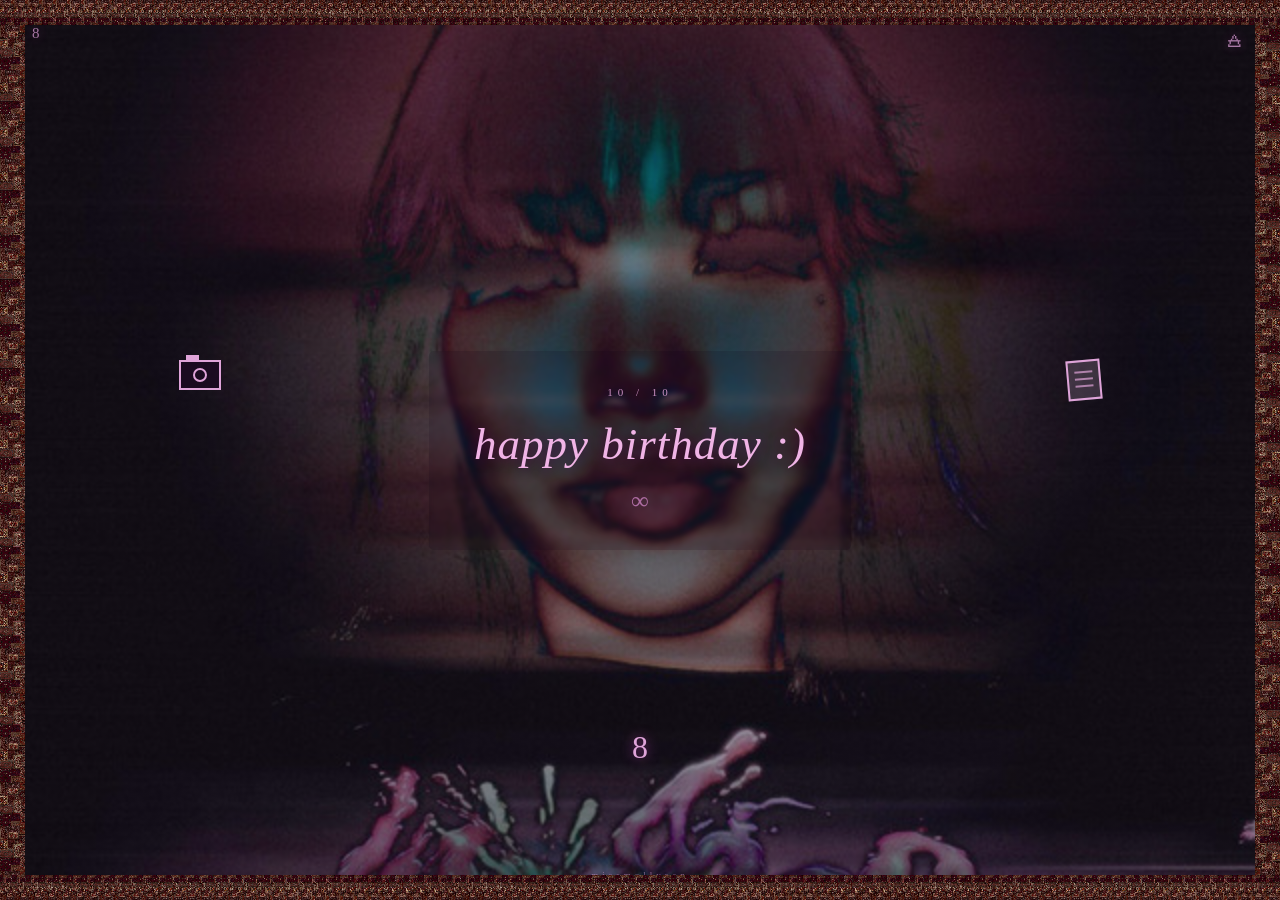
==== commit 79bf59f5: "Update index.html" ====
--- a/index.html
+++ b/index.html
@@ -1,4 +1,3 @@
-```html
 <!DOCTYPE html>
 <html lang="en">
 
@@ -31,7 +30,9 @@
 
         <div class="symbol eight">8</div>
 
-        <div class="symbol neptune">♆</div>
+        <!-- AIR SIGN / PAINT -->
+
+        <a href="paint.html" class="symbol neptune">🜁</a>
 
 
         <!-- GALLERY -->
@@ -119,4 +120,3 @@
 </body>
 
 </html>
-```
--- a/style.css
+++ b/style.css
@@ -1,7 +1,7 @@
-```css
 * {
     box-sizing: border-box;
 }
+
 
 html,
 body {
@@ -12,7 +12,9 @@
     min-height: 100%;
 }
 
+
 body {
+
     min-height: 100vh;
 
     background-image:
@@ -42,6 +44,7 @@
 ========================= */
 
 .page {
+
     min-height: 100vh;
 
     position: relative;
@@ -51,16 +54,18 @@
     justify-content: center;
     align-items: center;
 
-    padding: 100px 80px;
-}
-
-
-/* =========================
-   MAIN CENTER
+    padding: 60px 35px;
+}
+
+
+/* =========================
+   CENTER
 ========================= */
 
 .center {
+
     position: relative;
+
     z-index: 5;
 
     text-align: center;
@@ -80,6 +85,7 @@
 ========================= */
 
 .date {
+
     margin-bottom: 20px;
 
     font-size: 11px;
@@ -93,6 +99,7 @@
 
 
 h1 {
+
     margin: 0;
 
     font-size: clamp(28px, 4vw, 45px);
@@ -111,6 +118,7 @@
 
 
 .infinity {
+
     margin-top: 17px;
 
     font-size: 25px;
@@ -122,51 +130,11 @@
 
 
 /* =========================
-   MUSIC
-========================= */
-
-.music {
-    width: min(360px, 70vw);
-
-    margin-top: 42px;
-}
-
-.song {
-    display: flex;
-
-    align-items: center;
-
-    gap: 12px;
-
-    margin-bottom: 14px;
-}
-
-.song span {
-    width: 20px;
-
-    font-size: 9px;
-
-    letter-spacing: 1px;
-
-    color: #e4a5dc;
-
-    opacity: 0.65;
-}
-
-audio {
-    width: 100%;
-
-    height: 30px;
-
-    opacity: 0.72;
-}
-
-
-/* =========================
    SYMBOLS
 ========================= */
 
 .symbol {
+
     position: absolute;
 
     z-index: 10;
@@ -177,53 +145,72 @@
 
     text-shadow:
         0 0 10px rgba(160, 50, 150, 0.5);
-}
+
+    text-decoration: none;
+
+    cursor: pointer;
+}
+
 
 .eight {
-    top: 32px;
-    left: 45px;
+
+    top: 25px;
+    left: 32px;
 
     font-size: 15px;
 }
 
+
 .neptune {
-    top: 35px;
-    right: 48px;
+
+    top: 27px;
+    right: 34px;
 
     font-size: 22px;
-}
-
-
-/* =========================
-   CLICKABLE OBJECTS
-========================= */
-
-.floating-object {
-    position: absolute;
-
-    z-index: 15;
-
-    text-decoration: none;
-
-    color: #e5a5dd;
-
-    display: flex;
-
-    flex-direction: column;
-
-    align-items: center;
-
-    gap: 7px;
 
     transition:
         transform 0.25s ease,
         opacity 0.25s ease;
 }
 
+
+.neptune:hover {
+
+    transform: translateY(-3px);
+
+    opacity: 1;
+}
+
+
+/* =========================
+   CLICKABLE OBJECTS
+========================= */
+
+.floating-object {
+
+    position: absolute;
+
+    z-index: 15;
+
+    text-decoration: none;
+
+    color: #e5a5dd;
+
+    display: flex;
+
+    flex-direction: column;
+
+    align-items: center;
+
+    gap: 7px;
+
+    transition:
+        transform 0.25s ease,
+        opacity 0.25s ease;
+}
+
+
 .floating-object span {
-    font-family:
-        Georgia,
-        serif;
 
     font-size: 9px;
 
@@ -234,13 +221,17 @@
     transition: opacity 0.25s ease;
 }
 
+
 .floating-object:hover {
+
     transform: translateY(-5px);
 
     cursor: pointer;
 }
 
+
 .floating-object:hover span {
+
     opacity: 0.8;
 }
 
@@ -250,11 +241,14 @@
 ========================= */
 
 .album {
+
     left: 14%;
-    top: 31%;
-}
+    top: 40%;
+}
+
 
 .pixel-camera {
+
     width: 42px;
     height: 30px;
 
@@ -265,7 +259,9 @@
     position: relative;
 }
 
+
 .pixel-camera::before {
+
     content: "";
 
     position: absolute;
@@ -279,7 +275,9 @@
     background: #dfa4d9;
 }
 
+
 .camera-lens {
+
     position: absolute;
 
     width: 14px;
@@ -295,15 +293,18 @@
 
 
 /* =========================
-   NOTE
+   NOTE ICON
 ========================= */
 
 .note {
+
     right: 14%;
-    top: 34%;
-}
+    top: 40%;
+}
+
 
 .pixel-note {
+
     width: 34px;
     height: 40px;
 
@@ -316,7 +317,9 @@
     transform: rotate(-5deg);
 }
 
+
 .pixel-note div {
+
     height: 2px;
 
     margin-bottom: 5px;
@@ -328,27 +331,30 @@
 
 
 /* =========================
-   SECRET 8
+   SECRET
 ========================= */
 
 .secret {
+
     left: 50%;
 
-    bottom: 16%;
+    bottom: 13%;
 
     transform: translateX(-50%);
 }
 
+
 .secret:hover {
+
     transform:
         translateX(-50%)
         translateY(-5px);
 }
 
+
 .pixel-eight {
+
     font-size: 32px;
-
-    font-family: Georgia, serif;
 
     color: #dfa4d9;
 
@@ -362,11 +368,12 @@
 ========================= */
 
 .username {
+
     position: absolute;
 
     z-index: 10;
 
-    bottom: 27px;
+    bottom: 20px;
     left: 50%;
 
     transform: translateX(-50%);
@@ -382,10 +389,11 @@
 
 
 /* =========================
-   RUG BORDER
+   THIN RUG
 ========================= */
 
 .rug {
+
     position: fixed;
 
     z-index: 20;
@@ -399,119 +407,503 @@
     image-rendering: pixelated;
 }
 
+
 .rug.top {
+
     top: 0;
     left: 0;
 
     width: 100%;
-    height: 55px;
-
-    background-size: auto 55px;
-}
+    height: 25px;
+
+    background-size: auto 25px;
+}
+
 
 .rug.bottom {
+
     bottom: 0;
     left: 0;
 
     width: 100%;
-    height: 55px;
-
-    background-size: auto 55px;
+    height: 25px;
+
+    background-size: auto 25px;
 
     transform: rotate(180deg);
 }
 
+
 .rug.left {
-    top: 55px;
-    bottom: 55px;
+
+    top: 25px;
+    bottom: 25px;
 
     left: 0;
 
-    width: 55px;
-
-    background-size: 55px auto;
-}
+    width: 25px;
+
+    background-size: 25px auto;
+}
+
 
 .rug.right {
-    top: 55px;
-    bottom: 55px;
+
+    top: 25px;
+    bottom: 25px;
 
     right: 0;
 
-    width: 55px;
-
-    background-size: 55px auto;
+    width: 25px;
+
+    background-size: 25px auto;
 
     transform: rotate(180deg);
 }
 
 
 /* =========================
+   GALLERY / NOTE PAGES
+========================= */
+
+.gallery-page,
+.note-page {
+
+    min-width: min(550px, 80vw);
+
+    padding: 35px;
+}
+
+
+/* =========================
+   PHOTO PLACEHOLDER
+========================= */
+
+.photo-placeholder {
+
+    width: min(420px, 65vw);
+
+    height: min(300px, 45vw);
+
+    display: flex;
+
+    justify-content: center;
+    align-items: center;
+
+    margin: 15px auto;
+
+    border: 2px dashed rgba(223, 164, 217, 0.6);
+
+    background: rgba(20, 5, 27, 0.25);
+
+    color: #dfa4d9;
+
+    font-size: 12px;
+
+    letter-spacing: 4px;
+}
+
+
+.photo-number {
+
+    margin-top: 12px;
+
+    font-size: 9px;
+
+    letter-spacing: 3px;
+
+    opacity: 0.65;
+}
+
+
+/* =========================
+   NOTE PAPER
+========================= */
+
+.note-paper {
+
+    width: min(420px, 65vw);
+
+    min-height: 250px;
+
+    margin: 20px auto;
+
+    padding: 40px;
+
+    background: rgba(245, 220, 239, 0.13);
+
+    border: 1px solid rgba(223, 164, 217, 0.55);
+
+    transform: rotate(-1deg);
+
+    display: flex;
+
+    justify-content: center;
+    align-items: center;
+}
+
+
+.note-paper p {
+
+    margin: 0;
+
+    color: #f0b4e6;
+
+    font-style: italic;
+
+    font-size: 18px;
+}
+
+
+/* =========================
+   PAGE MUSIC
+========================= */
+
+.page-music {
+
+    display: flex;
+
+    align-items: center;
+
+    gap: 12px;
+
+    width: min(380px, 65vw);
+
+    margin: 30px auto 20px;
+}
+
+
+.track-label {
+
+    font-size: 9px;
+
+    letter-spacing: 2px;
+
+    opacity: 0.65;
+}
+
+
+.page-music audio {
+
+    width: 100%;
+
+    height: 32px;
+
+    opacity: 0.8;
+}
+
+
+/* =========================
+   BACK BUTTON
+========================= */
+
+.back {
+
+    display: inline-block;
+
+    margin-top: 15px;
+
+    color: #dfa4d9;
+
+    text-decoration: none;
+
+    font-size: 10px;
+
+    letter-spacing: 2px;
+
+    opacity: 0.7;
+
+    transition: opacity 0.2s ease;
+}
+
+
+.back:hover {
+
+    opacity: 1;
+}
+
+
+/* =========================
+   SECRET PAINT ROOM
+========================= */
+
+.paint-page {
+
+    min-height: 100vh;
+
+    position: relative;
+
+    display: flex;
+
+    justify-content: center;
+    align-items: center;
+
+    padding: 70px 35px 55px;
+}
+
+
+.paint-room {
+
+    width: min(1050px, 88vw);
+
+    display: flex;
+
+    flex-direction: column;
+
+    align-items: center;
+
+    gap: 18px;
+}
+
+
+.paint-window {
+
+    width: 100%;
+
+    height: min(700px, 75vh);
+
+    background: #c0c0c0;
+
+    border: 3px solid;
+
+    border-color:
+        #ffffff
+        #404040
+        #404040
+        #ffffff;
+
+    box-shadow:
+        8px 8px 0 rgba(0, 0, 0, 0.35);
+
+    display: flex;
+
+    flex-direction: column;
+}
+
+
+.paint-titlebar {
+
+    height: 28px;
+
+    flex-shrink: 0;
+
+    background: #000080;
+
+    color: white;
+
+    font-family:
+        Arial,
+        sans-serif;
+
+    font-size: 13px;
+
+    font-weight: bold;
+
+    display: flex;
+
+    align-items: center;
+
+    padding: 0 7px;
+}
+
+
+.paint-title {
+
+    flex: 1;
+}
+
+
+.paint-buttons {
+
+    display: flex;
+
+    gap: 3px;
+}
+
+
+.paint-button {
+
+    width: 19px;
+    height: 18px;
+
+    background: #c0c0c0;
+
+    color: #000;
+
+    border: 2px solid;
+
+    border-color:
+        #ffffff
+        #404040
+        #404040
+        #ffffff;
+
+    font-family: Arial, sans-serif;
+
+    font-size: 11px;
+
+    line-height: 13px;
+
+    text-align: center;
+}
+
+
+.paint-iframe-wrap {
+
+    flex: 1;
+
+    min-height: 0;
+
+    background: #c0c0c0;
+
+    padding: 3px;
+}
+
+
+.paint-iframe {
+
+    width: 100%;
+
+    height: 100%;
+
+    border: none;
+
+    display: block;
+}
+
+
+.paint-back {
+
+    color: #dfa4d9;
+
+    text-decoration: none;
+
+    font-size: 10px;
+
+    letter-spacing: 2px;
+
+    opacity: 0.75;
+
+    transition: opacity 0.2s ease;
+}
+
+
+.paint-back:hover {
+
+    opacity: 1;
+}
+
+
+/* =========================
    MOBILE
 ========================= */
 
 @media (max-width: 600px) {
 
     .page {
-        padding: 80px 65px;
-    }
+
+        padding: 55px 35px;
+    }
+
 
     .center {
+
         padding: 25px 18px;
     }
 
+
     h1 {
+
         font-size: 27px;
     }
 
-    .music {
-        width: 250px;
-        max-width: 65vw;
-    }
 
     .rug.top,
     .rug.bottom {
-        height: 42px;
-
-        background-size: auto 42px;
-    }
+
+        height: 20px;
+
+        background-size: auto 20px;
+    }
+
 
     .rug.left,
     .rug.right {
-        top: 42px;
-        bottom: 42px;
-
-        width: 42px;
-
-        background-size: 42px auto;
-    }
+
+        top: 20px;
+        bottom: 20px;
+
+        width: 20px;
+
+        background-size: 20px auto;
+    }
+
 
     .album {
-        left: 17%;
-        top: 24%;
-    }
+
+        left: 13%;
+        top: 32%;
+    }
+
 
     .note {
-        right: 17%;
-        top: 27%;
-    }
+
+        right: 13%;
+        top: 32%;
+    }
+
 
     .secret {
-        bottom: 13%;
-    }
-
-    .eight {
-        top: 55px;
-        left: 65px;
-    }
-
-    .neptune {
-        top: 55px;
-        right: 65px;
-    }
-
-    .username {
-        bottom: 55px;
-    }
-}
-```
+
+        bottom: 12%;
+    }
+
+
+    .gallery-page,
+    .note-page {
+
+        min-width: 0;
+
+        width: 85vw;
+
+        padding: 25px 15px;
+    }
+
+
+    .photo-placeholder,
+    .note-paper {
+
+        width: 70vw;
+    }
+
+
+    .page-music {
+
+        width: 70vw;
+    }
+
+
+    /* PAINT */
+
+    .paint-page {
+
+        padding:
+            55px 25px 45px;
+    }
+
+
+    .paint-room {
+
+        width: 92vw;
+    }
+
+
+    .paint-window {
+
+        height: 70vh;
+
+        box-shadow:
+            5px 5px 0 rgba(0, 0, 0, 0.35);
+    }
+
+}
